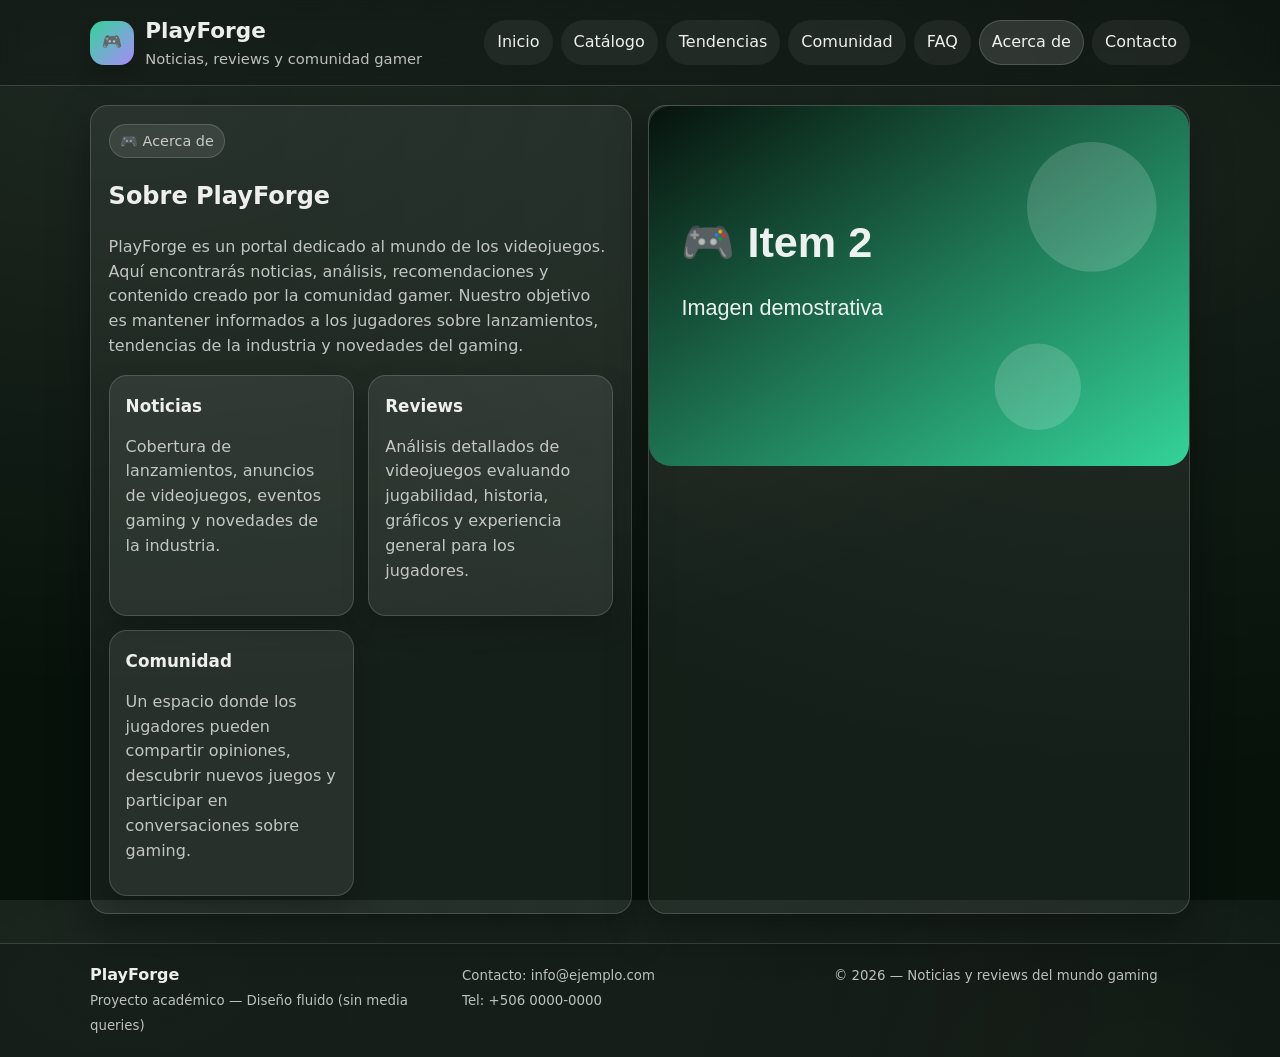
==== acerca.html @ 69b53af7 "Proyecto PlayForge" ====
<!doctype html>
<html lang="es">
<head>
  <meta charset="utf-8"/>
  <meta name="viewport" content="width=device-width, initial-scale=1"/>
  <title>PlayForge — Acerca de</title>
  <link rel="stylesheet" href="css/base.css"/>
  <link rel="stylesheet" href="css/acerca.css"/>
</head>
<body>
<a class="skip" href="#contenido">Saltar al contenido</a>

<header class="site-header">
  <div class="wrapper header-row">
    <div class="brand">
      <div class="brand-badge" aria-hidden="true">🎮</div>
      <div>
        <h1>PlayForge</h1>
        <p>Noticias, reviews y comunidad gamer</p>
      </div>
    </div>

    <nav class="site-nav" aria-label="Menú principal">
      <ul class="nav-list">
        <li><a href="index.html">Inicio</a></li>
        <li><a href="catalogo.html">Catálogo</a></li>
        <li><a href="tendencias.html">Tendencias</a></li>
        <li><a href="comunidad.html">Comunidad</a></li>
        <li><a href="faq.html">FAQ</a></li>
        <li><a href="acerca.html" aria-current="page">Acerca de</a></li>
        <li><a href="contacto.html">Contacto</a></li>
      </ul>
    </nav>
  </div>
</header>

<main id="contenido">
<section class="section">
  <div class="wrapper hero-grid">
    <article class="hero-card"><div class="content">
      <span class="kicker">🎮 Acerca de</span>
      <h2>Sobre PlayForge</h2>
      <p class="muted">PlayForge es un portal dedicado al mundo de los videojuegos. Aquí encontrarás noticias, análisis, recomendaciones y contenido creado por la comunidad gamer. Nuestro objetivo es mantener informados a los jugadores sobre lanzamientos, tendencias de la industria y novedades del gaming.
      </p>
      <div class="grid">
        <div class="card"><div class="pad"><h4>Noticias</h4><p class="muted">Cobertura de lanzamientos, anuncios de videojuegos, eventos gaming y novedades de la industria.</p></div></div>
        <div class="card"><div class="pad"><h4>Reviews</h4><p class="muted">Análisis detallados de videojuegos evaluando jugabilidad, historia, gráficos y experiencia general para los jugadores.</p></div></div>
        <div class="card"><div class="pad"><h4>Comunidad</h4><p class="muted">Un espacio donde los jugadores pueden compartir opiniones, descubrir nuevos juegos y participar en conversaciones sobre gaming.</p></div></div>
      </div>
    </div></article>
    <aside class="hero-card"><img class="fluid" src="assets/thumb2.svg" alt="Comunidad gamer PlayForge"/></aside>
  </div>
</section>
</main>

<footer class="site-footer">
  <div class="wrapper footer-grid">
    <div>
      <strong>PlayForge</strong><br/>
      <small>Proyecto académico — Diseño fluido (sin media queries)</small>
    </div>
    <div>
      <small>Contacto: info@ejemplo.com</small><br/>
      <small>Tel: +506 0000-0000</small>
    </div>
    <div>
      <small>© 2026 — Noticias y reviews del mundo gaming</small>
    </div>
  </div>
</footer>
</body>
</html>
---- css/base.css ----
:root {
  --bg:#07120b; --text:rgba(255,255,255,0.92); --muted:rgba(255,255,255,0.72);
  --accent:#34d399; --accent2:#a78bfa;
  --card:rgba(255,255,255,0.08); --border:rgba(255,255,255,0.16);
  --shadow:0 18px 40px rgba(0,0,0,0.35); --radius:18px;
}
*{box-sizing:border-box} html,body{height:100%}
body{
  margin:0; font-family:system-ui,-apple-system,Segoe UI,Roboto,Arial,sans-serif;
  background: radial-gradient(1200px 600px at 10% 10%, rgba(255,255,255,0.09), transparent),
              radial-gradient(900px 600px at 90% 20%, rgba(255,255,255,0.06), transparent),
              var(--bg);
  color:var(--text); line-height:1.55;
}
a{color:inherit;text-decoration:none} a:hover{text-decoration:underline}
.wrapper{width:min(1100px,92%);margin:0 auto}
.skip{position:absolute;left:-9999px;top:auto}
.skip:focus{left:1rem;top:1rem;padding:.6rem .9rem;background:#fff;color:#111;border-radius:10px;z-index:10}
header.site-header{position:sticky;top:0;backdrop-filter:blur(10px);background:rgba(0,0,0,0.18);border-bottom:1px solid var(--border);z-index:5}
.header-row{display:flex;flex-wrap:wrap;align-items:center;justify-content:space-between;gap:.8rem;padding:.9rem 0}
.brand{display:flex;align-items:center;gap:.7rem;min-width:220px}
.brand-badge{width:44px;height:44px;border-radius:14px;background:linear-gradient(135deg,var(--accent),var(--accent2));display:grid;place-items:center;box-shadow:0 10px 24px rgba(0,0,0,0.25)}
.brand h1{font-size:clamp(1.05rem,2.2vw,1.35rem);margin:0}
.brand p{margin:0;color:var(--muted);font-size:.92rem}
nav.site-nav{flex:1}
.nav-list{display:flex;flex-wrap:wrap;justify-content:flex-end;gap:.5rem;list-style:none;padding:0;margin:0}
.nav-list a{display:inline-block;padding:.55rem .75rem;border-radius:999px;border:1px solid transparent;background:rgba(255,255,255,0.06)}
.nav-list a[aria-current="page"]{background:rgba(255,255,255,0.12);border-color:var(--border)}
.hero{padding:1.4rem 0 1.2rem}
.hero-grid{display:grid;grid-template-columns:repeat(auto-fit,minmax(min(320px,100%),1fr));gap:1rem;align-items:stretch}
.hero-card{background:rgba(255,255,255,0.06);border:1px solid var(--border);border-radius:var(--radius);overflow:hidden;box-shadow:var(--shadow)}
.hero-card .content{padding:1.1rem}
.kicker{display:inline-flex;align-items:center;gap:.5rem;padding:.3rem .65rem;border-radius:999px;background:rgba(255,255,255,0.09);border:1px solid var(--border);font-size:.9rem;color:var(--muted)}
.hero h2{margin:.65rem 0 .35rem;font-size:clamp(1.4rem,3.5vw,2.2rem);line-height:1.15}
.hero p{margin:0 0 .9rem;color:var(--muted)}
.actions{display:flex;flex-wrap:wrap;gap:.6rem}
.btn{display:inline-flex;align-items:center;justify-content:center;padding:.65rem .9rem;border-radius:14px;border:1px solid var(--border);background:rgba(255,255,255,0.06);min-width:140px}
.btn.primary{background:linear-gradient(135deg,var(--accent),var(--accent2));border-color:transparent;color:#0b0b0b;font-weight:700}
img.fluid{max-width:100%;height:auto;display:block}
.section{padding:1.2rem 0 1.8rem}
.section h3{margin:0 0 .65rem;font-size:clamp(1.15rem,2.4vw,1.5rem)}
.muted{color:var(--muted)}
.grid{display:grid;grid-template-columns:repeat(auto-fit,minmax(min(240px,100%),1fr));gap:.9rem}
.card{background:var(--card);border:1px solid var(--border);border-radius:var(--radius);overflow:hidden;box-shadow:0 12px 26px rgba(0,0,0,0.22)}
.card .pad{padding:.95rem 1rem}
.card h4{margin:.1rem 0 .35rem;font-size:1.05rem}
.badge{display:inline-block;font-size:.82rem;padding:.2rem .55rem;border-radius:999px;background:rgba(255,255,255,0.08);border:1px solid var(--border);color:var(--muted)}
.form{display:grid;gap:.75rem} .field{display:grid;gap:.35rem}
label{color:var(--muted);font-size:.95rem}
input,textarea,select{width:100%;padding:.7rem .85rem;border-radius:14px;border:1px solid var(--border);background:rgba(0,0,0,0.18);color:var(--text)}
textarea{min-height:130px;resize:vertical}
footer.site-footer{border-top:1px solid var(--border);background:rgba(0,0,0,0.18);padding:1.2rem 0}
.footer-grid{display:grid;grid-template-columns:repeat(auto-fit,minmax(min(220px,100%),1fr));gap:1rem}
small{color:var(--muted)}
---- css/acerca.css ----
/* acerca.html — estilos específicos (sin media queries) */
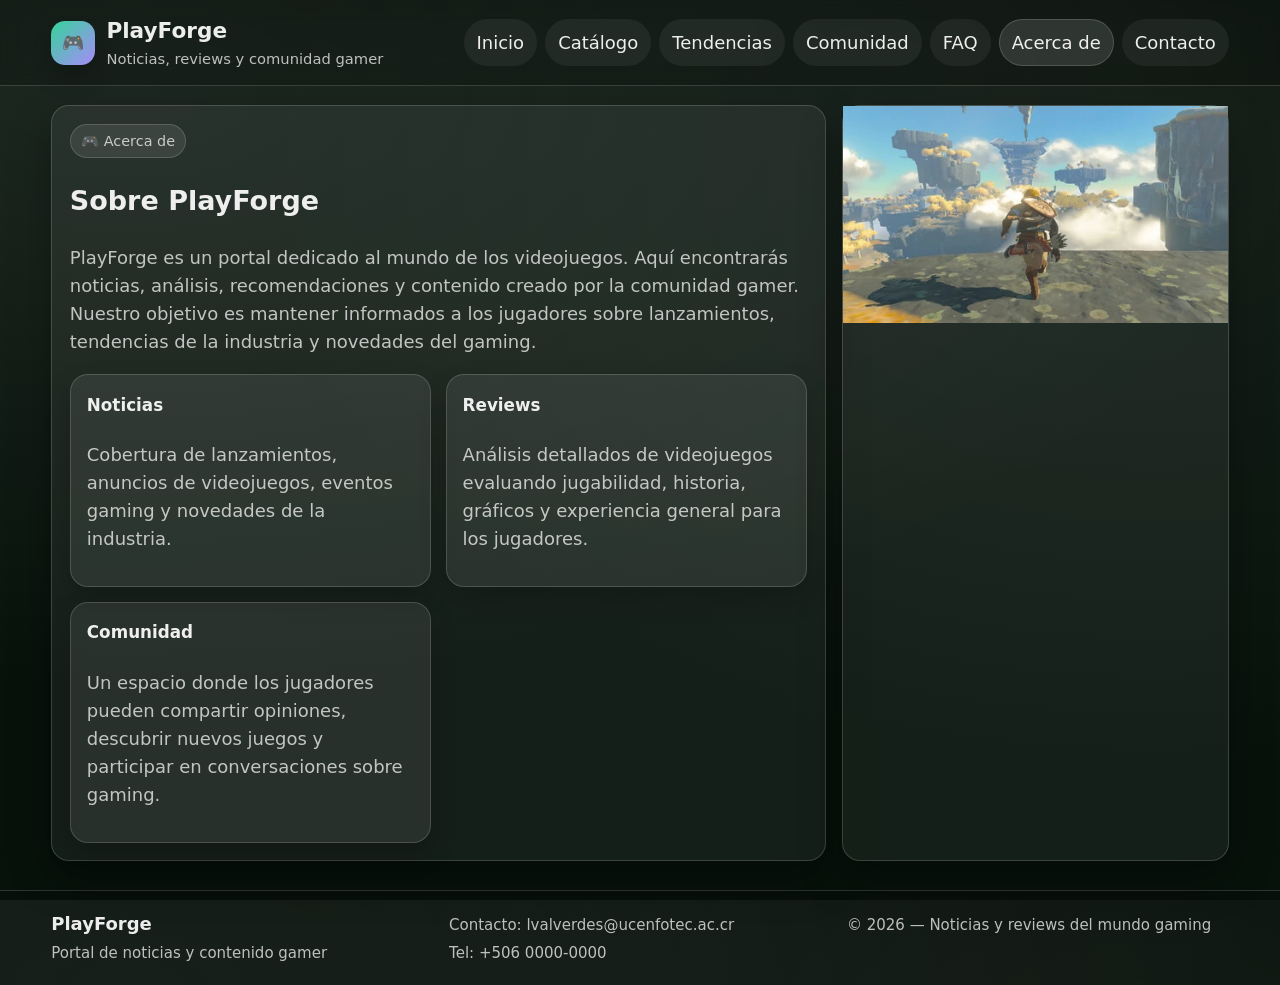
==== commit a69bc48f: "Proyecto PlayForge Final" ====
--- a/acerca.html
+++ b/acerca.html
@@ -48,7 +48,7 @@
         <div class="card"><div class="pad"><h4>Comunidad</h4><p class="muted">Un espacio donde los jugadores pueden compartir opiniones, descubrir nuevos juegos y participar en conversaciones sobre gaming.</p></div></div>
       </div>
     </div></article>
-    <aside class="hero-card"><img class="fluid" src="assets/thumb2.svg" alt="Comunidad gamer PlayForge"/></aside>
+    <aside class="hero-card"><img class="fluid" src="assets/escenadezelda.jpg" alt="Comunidad gamer PlayForge"/></aside>
   </div>
 </section>
 </main>
@@ -57,10 +57,10 @@
   <div class="wrapper footer-grid">
     <div>
       <strong>PlayForge</strong><br/>
-      <small>Proyecto académico — Diseño fluido (sin media queries)</small>
+      <small>Portal de noticias y contenido gamer</small>
     </div>
     <div>
-      <small>Contacto: info@ejemplo.com</small><br/>
+      <small>Contacto: lvalverdes@ucenfotec.ac.cr</small><br/>
       <small>Tel: +506 0000-0000</small>
     </div>
     <div>
--- a/css/base.css
+++ b/css/base.css
@@ -28,7 +28,7 @@
 .nav-list a[aria-current="page"]{background:rgba(255,255,255,0.12);border-color:var(--border)}
 .hero{padding:1.4rem 0 1.2rem}
 .hero-grid{display:grid;grid-template-columns:repeat(auto-fit,minmax(min(320px,100%),1fr));gap:1rem;align-items:stretch}
-.hero-card{background:rgba(255,255,255,0.06);border:1px solid var(--border);border-radius:var(--radius);overflow:hidden;box-shadow:var(--shadow)}
+.hero-card{background:rgba(255,255,255,0.06);border:1px solid var(--border);border-radius:var(--radius);box-shadow:var(--shadow)}
 .hero-card .content{padding:1.1rem}
 .kicker{display:inline-flex;align-items:center;gap:.5rem;padding:.3rem .65rem;border-radius:999px;background:rgba(255,255,255,0.09);border:1px solid var(--border);font-size:.9rem;color:var(--muted)}
 .hero h2{margin:.65rem 0 .35rem;font-size:clamp(1.4rem,3.5vw,2.2rem);line-height:1.15}
@@ -41,8 +41,9 @@
 .section h3{margin:0 0 .65rem;font-size:clamp(1.15rem,2.4vw,1.5rem)}
 .muted{color:var(--muted)}
 .grid{display:grid;grid-template-columns:repeat(auto-fit,minmax(min(240px,100%),1fr));gap:.9rem}
+.hero-card .grid{grid-template-columns: repeat(2, 1fr);}
 .card{background:var(--card);border:1px solid var(--border);border-radius:var(--radius);overflow:hidden;box-shadow:0 12px 26px rgba(0,0,0,0.22)}
-.card .pad{padding:.95rem 1rem}
+.card .pad{padding:.95rem 1rem; display:flex;flex-direction:column;height:100%;}
 .card h4{margin:.1rem 0 .35rem;font-size:1.05rem}
 .badge{display:inline-block;font-size:.82rem;padding:.2rem .55rem;border-radius:999px;background:rgba(255,255,255,0.08);border:1px solid var(--border);color:var(--muted)}
 .form{display:grid;gap:.75rem} .field{display:grid;gap:.35rem}
@@ -52,4 +53,117 @@
 footer.site-footer{border-top:1px solid var(--border);background:rgba(0,0,0,0.18);padding:1.2rem 0}
 .footer-grid{display:grid;grid-template-columns:repeat(auto-fit,minmax(min(220px,100%),1fr));gap:1rem}
 small{color:var(--muted)}
+/* ===== TABLET ===== */
+@media (min-width: 600px) {
 
+  .grid {
+    grid-template-columns: repeat(2, 1fr);
+  }
+
+  .hero-grid {
+    grid-template-columns: 2fr 1fr;
+  }
+
+}
+/* ===== DESKTOP ===== */
+@media (min-width: 1024px) {
+
+  .grid {
+    grid-template-columns: repeat(4, 1fr);
+  }
+
+  .wrapper {
+    width: min(1300px, 92%);
+  }
+
+}
+/* ===== TIPOGRAFÍA EN PANTALLAS GRANDES ===== */
+@media (min-width: 1024px) {
+
+  body {
+    font-size: 18px;
+  }
+
+  h1 {
+    font-size: 2.5rem;
+  }
+
+}
+/* ===== OCULTAR ELEMENTOS EN MÓVIL ===== */
+@media (max-width: 599px) {
+
+  .hero-card aside {
+    display: none;
+  }
+}
+/* ===== HERO SLIDER SIN JAVASCRIPT ===== */
+
+.hero-slider{
+  position:relative;
+  width:100%;
+  height:350px;
+  overflow:hidden;
+  border-radius:18px;
+}
+
+.hero-slider img{
+  position:absolute;
+  width:100%;
+  height:100%;
+  object-fit:cover;
+  opacity:0;
+  animation: slider 12s infinite;
+}
+
+/* delay para cada imagen */
+
+.hero-slider img:nth-child(1){
+  animation-delay:0s;
+}
+
+.hero-slider img:nth-child(2){
+  animation-delay:4s;
+}
+
+.hero-slider img:nth-child(3){
+  animation-delay:8s;
+}
+
+@keyframes slider{
+
+  0%{opacity:0}
+  5%{opacity:1}
+  30%{opacity:1}
+  35%{opacity:0}
+  100%{opacity:0}
+
+}
+@media (hover: hover) {
+
+  .btn:hover{
+    background-color: #34d399;
+    color:#000;
+  }
+
+}
+@media (pointer: coarse) {
+  button {
+    padding: 1rem;
+  }
+}
+@media (prefers-reduced-motion: reduce) {
+  * {
+    animation: none;
+    transition: none;
+  }
+}
+@media (min-height: 700px) {
+  body {
+    font-size: 18px;
+  }
+}
+@media (aspect-ratio: 16/9) {
+  body {
+    background-color: black;
+  }
+}
